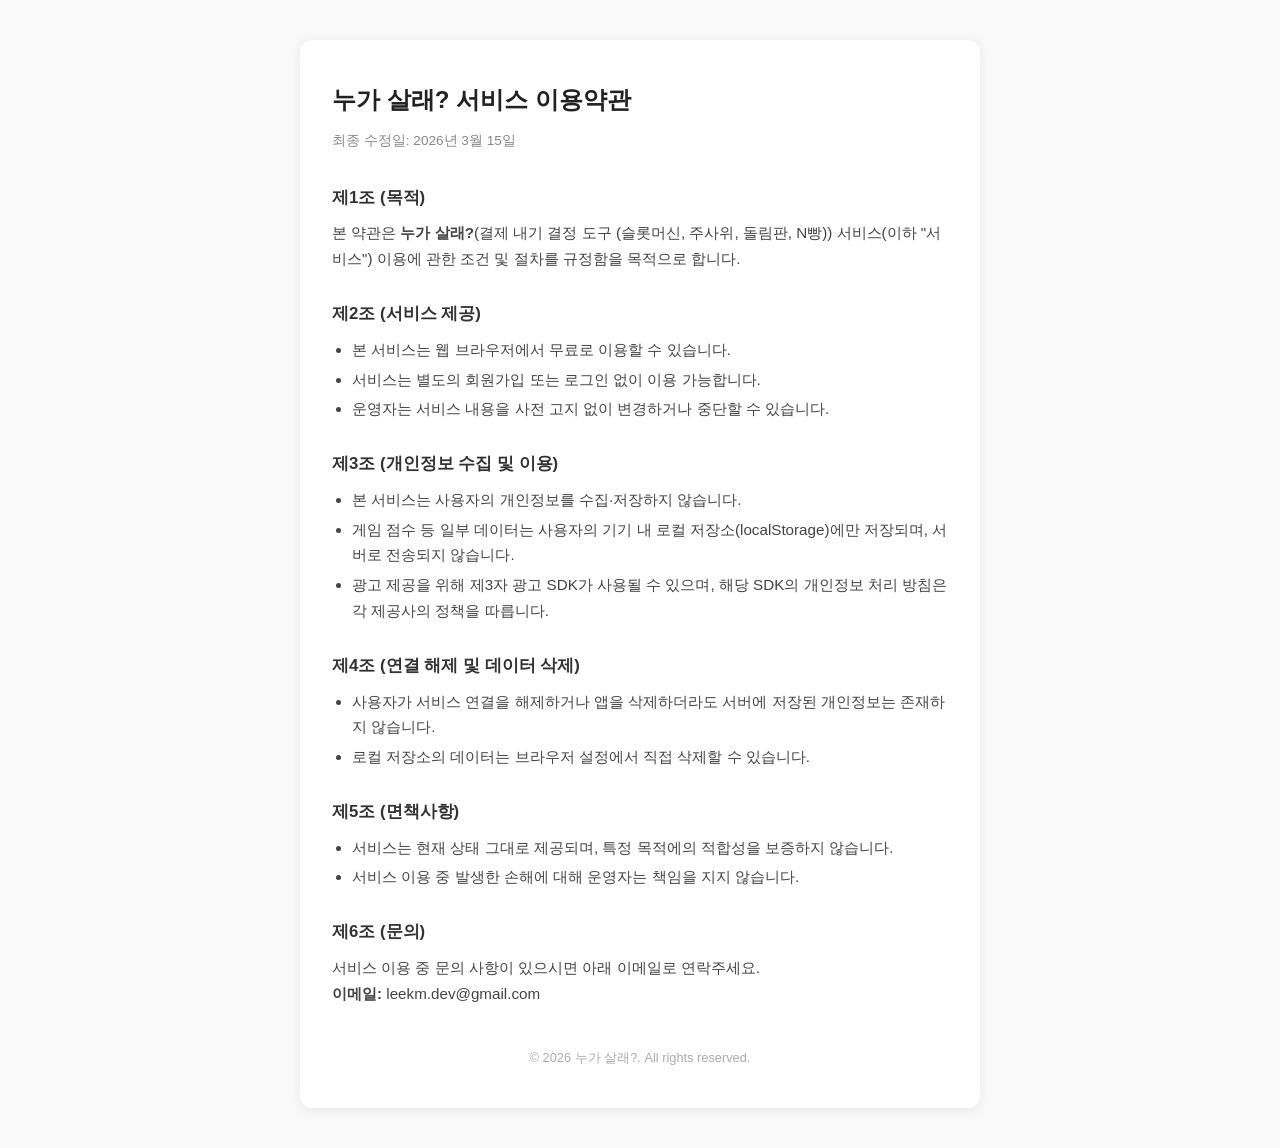
==== terms.html @ 51fbd072 "약관 페이지 추가 (terms.html) Co-Authored-By: Claude Sonnet 4.6 <noreply@anthropic.com>" ====
<!DOCTYPE html>
<html lang="ko">
<head>
  <meta charset="UTF-8">
  <meta name="viewport" content="width=device-width, initial-scale=1.0">
  <title>누가 살래? 서비스 이용약관</title>
  <style>
    * { box-sizing: border-box; margin: 0; padding: 0; }
    body { font-family: -apple-system, BlinkMacSystemFont, 'Segoe UI', sans-serif;
            background: #f9f9f9; color: #222; line-height: 1.7; padding: 40px 20px; }
    .wrap { max-width: 680px; margin: 0 auto; background: #fff;
             border-radius: 12px; padding: 40px 32px; box-shadow: 0 2px 12px rgba(0,0,0,.08); }
    h1 { font-size: 1.5rem; margin-bottom: 8px; }
    .meta { color: #888; font-size: .85rem; margin-bottom: 32px; }
    h2 { font-size: 1.05rem; margin: 28px 0 8px; color: #333; }
    p, li { font-size: .95rem; color: #444; }
    ul { padding-left: 20px; }
    li { margin-bottom: 4px; }
    footer { margin-top: 40px; font-size: .8rem; color: #aaa; text-align: center; }
  </style>
</head>
<body>
<div class="wrap">
  <h1>누가 살래? 서비스 이용약관</h1>
  <p class="meta">최종 수정일: 2026년 3월 15일</p>

  <h2>제1조 (목적)</h2>
  <p>본 약관은 <strong>누가 살래?</strong>(결제 내기 결정 도구 (슬롯머신, 주사위, 돌림판, N빵)) 서비스(이하 "서비스") 이용에 관한 조건 및 절차를 규정함을 목적으로 합니다.</p>

  <h2>제2조 (서비스 제공)</h2>
  <ul>
    <li>본 서비스는 웹 브라우저에서 무료로 이용할 수 있습니다.</li>
    <li>서비스는 별도의 회원가입 또는 로그인 없이 이용 가능합니다.</li>
    <li>운영자는 서비스 내용을 사전 고지 없이 변경하거나 중단할 수 있습니다.</li>
  </ul>

  <h2>제3조 (개인정보 수집 및 이용)</h2>
  <ul>
    <li>본 서비스는 사용자의 개인정보를 수집·저장하지 않습니다.</li>
    <li>게임 점수 등 일부 데이터는 사용자의 기기 내 로컬 저장소(localStorage)에만 저장되며, 서버로 전송되지 않습니다.</li>
    <li>광고 제공을 위해 제3자 광고 SDK가 사용될 수 있으며, 해당 SDK의 개인정보 처리 방침은 각 제공사의 정책을 따릅니다.</li>
  </ul>

  <h2>제4조 (연결 해제 및 데이터 삭제)</h2>
  <ul>
    <li>사용자가 서비스 연결을 해제하거나 앱을 삭제하더라도 서버에 저장된 개인정보는 존재하지 않습니다.</li>
    <li>로컬 저장소의 데이터는 브라우저 설정에서 직접 삭제할 수 있습니다.</li>
  </ul>

  <h2>제5조 (면책사항)</h2>
  <ul>
    <li>서비스는 현재 상태 그대로 제공되며, 특정 목적에의 적합성을 보증하지 않습니다.</li>
    <li>서비스 이용 중 발생한 손해에 대해 운영자는 책임을 지지 않습니다.</li>
  </ul>

  <h2>제6조 (문의)</h2>
  <p>서비스 이용 중 문의 사항이 있으시면 아래 이메일로 연락주세요.<br>
  <strong>이메일:</strong> leekm.dev@gmail.com</p>

  <footer>© 2026 누가 살래?. All rights reserved.</footer>
</div>
</body>
</html>
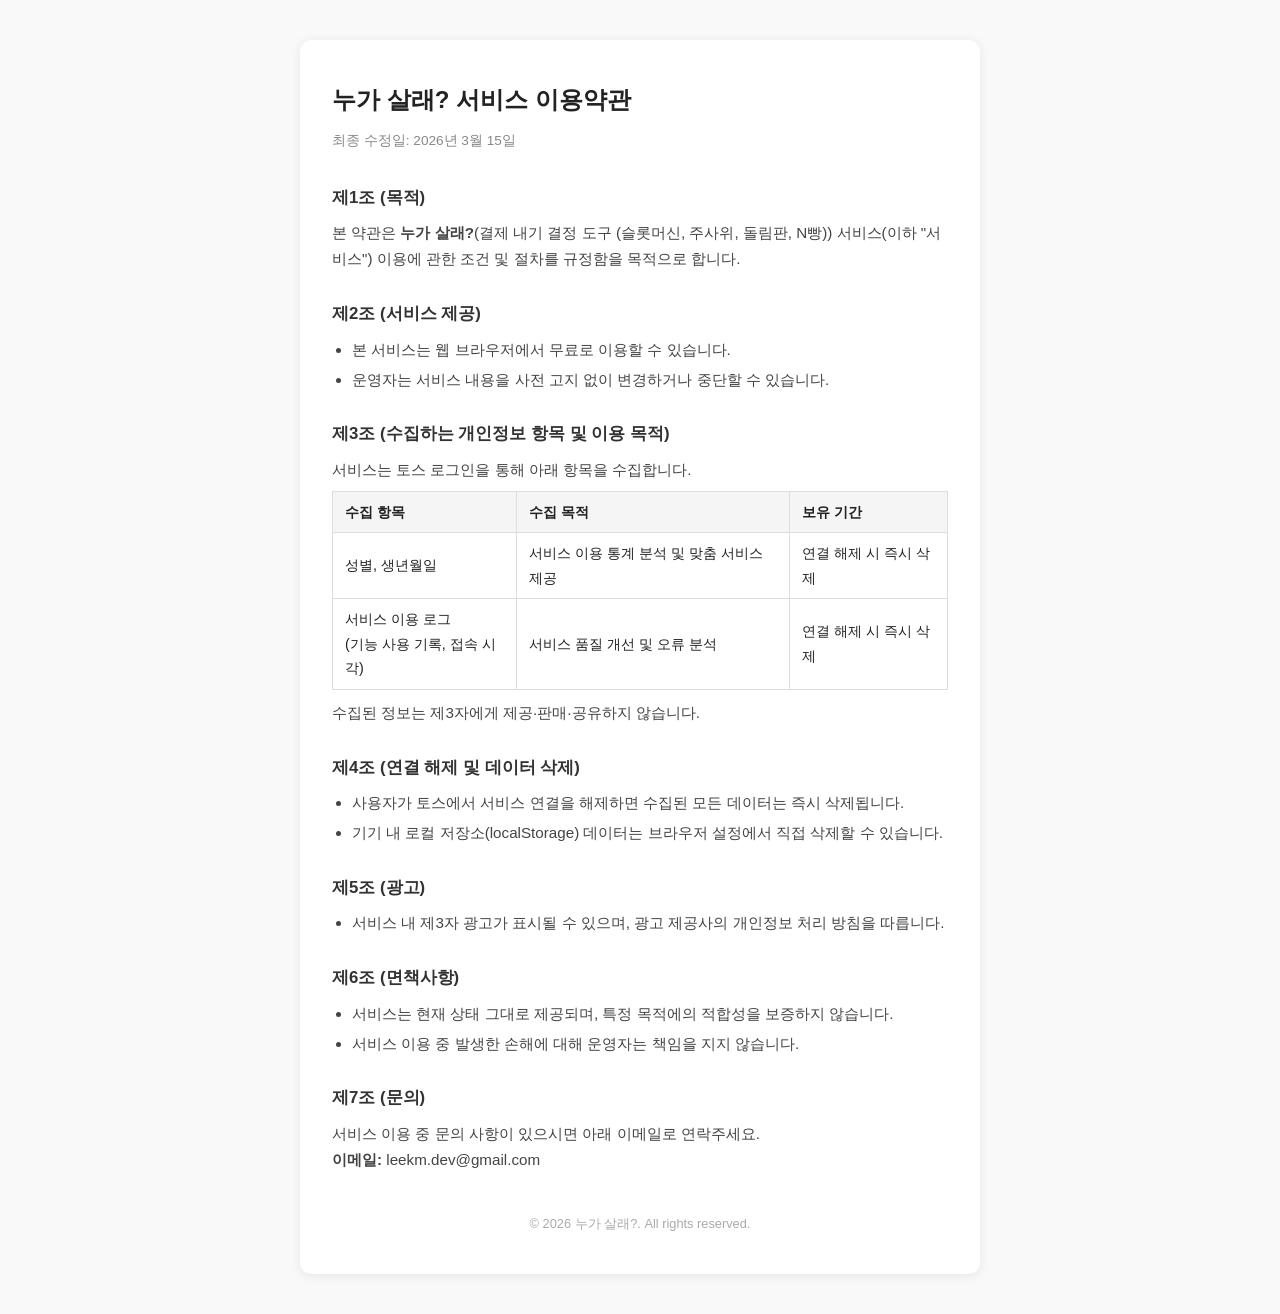
==== commit 2fc607eb: "약관 업데이트: 개인정보 수집 항목 추가 (성별, 생년월일, 이용 로그) Co-Authored-By: Claude Sonnet 4.6 <noreply@anthropic.com>" ====
--- a/terms.html
+++ b/terms.html
@@ -16,6 +16,9 @@
     p, li { font-size: .95rem; color: #444; }
     ul { padding-left: 20px; }
     li { margin-bottom: 4px; }
+    table { width: 100%; border-collapse: collapse; margin-top: 8px; font-size: .9rem; }
+    th, td { border: 1px solid #ddd; padding: 8px 12px; text-align: left; }
+    th { background: #f5f5f5; font-weight: 600; }
     footer { margin-top: 40px; font-size: .8rem; color: #aaa; text-align: center; }
   </style>
 </head>
@@ -30,30 +33,36 @@
   <h2>제2조 (서비스 제공)</h2>
   <ul>
     <li>본 서비스는 웹 브라우저에서 무료로 이용할 수 있습니다.</li>
-    <li>서비스는 별도의 회원가입 또는 로그인 없이 이용 가능합니다.</li>
     <li>운영자는 서비스 내용을 사전 고지 없이 변경하거나 중단할 수 있습니다.</li>
   </ul>
 
-  <h2>제3조 (개인정보 수집 및 이용)</h2>
-  <ul>
-    <li>본 서비스는 사용자의 개인정보를 수집·저장하지 않습니다.</li>
-    <li>게임 점수 등 일부 데이터는 사용자의 기기 내 로컬 저장소(localStorage)에만 저장되며, 서버로 전송되지 않습니다.</li>
-    <li>광고 제공을 위해 제3자 광고 SDK가 사용될 수 있으며, 해당 SDK의 개인정보 처리 방침은 각 제공사의 정책을 따릅니다.</li>
-  </ul>
+  <h2>제3조 (수집하는 개인정보 항목 및 이용 목적)</h2>
+  <p>서비스는 토스 로그인을 통해 아래 항목을 수집합니다.</p>
+  <table>
+    <tr><th>수집 항목</th><th>수집 목적</th><th>보유 기간</th></tr>
+    <tr><td>성별, 생년월일</td><td>서비스 이용 통계 분석 및 맞춤 서비스 제공</td><td>연결 해제 시 즉시 삭제</td></tr>
+    <tr><td>서비스 이용 로그<br>(기능 사용 기록, 접속 시각)</td><td>서비스 품질 개선 및 오류 분석</td><td>연결 해제 시 즉시 삭제</td></tr>
+  </table>
+  <p style="margin-top:10px">수집된 정보는 제3자에게 제공·판매·공유하지 않습니다.</p>
 
   <h2>제4조 (연결 해제 및 데이터 삭제)</h2>
   <ul>
-    <li>사용자가 서비스 연결을 해제하거나 앱을 삭제하더라도 서버에 저장된 개인정보는 존재하지 않습니다.</li>
-    <li>로컬 저장소의 데이터는 브라우저 설정에서 직접 삭제할 수 있습니다.</li>
+    <li>사용자가 토스에서 서비스 연결을 해제하면 수집된 모든 데이터는 즉시 삭제됩니다.</li>
+    <li>기기 내 로컬 저장소(localStorage) 데이터는 브라우저 설정에서 직접 삭제할 수 있습니다.</li>
   </ul>
 
-  <h2>제5조 (면책사항)</h2>
+  <h2>제5조 (광고)</h2>
+  <ul>
+    <li>서비스 내 제3자 광고가 표시될 수 있으며, 광고 제공사의 개인정보 처리 방침을 따릅니다.</li>
+  </ul>
+
+  <h2>제6조 (면책사항)</h2>
   <ul>
     <li>서비스는 현재 상태 그대로 제공되며, 특정 목적에의 적합성을 보증하지 않습니다.</li>
     <li>서비스 이용 중 발생한 손해에 대해 운영자는 책임을 지지 않습니다.</li>
   </ul>
 
-  <h2>제6조 (문의)</h2>
+  <h2>제7조 (문의)</h2>
   <p>서비스 이용 중 문의 사항이 있으시면 아래 이메일로 연락주세요.<br>
   <strong>이메일:</strong> leekm.dev@gmail.com</p>
 
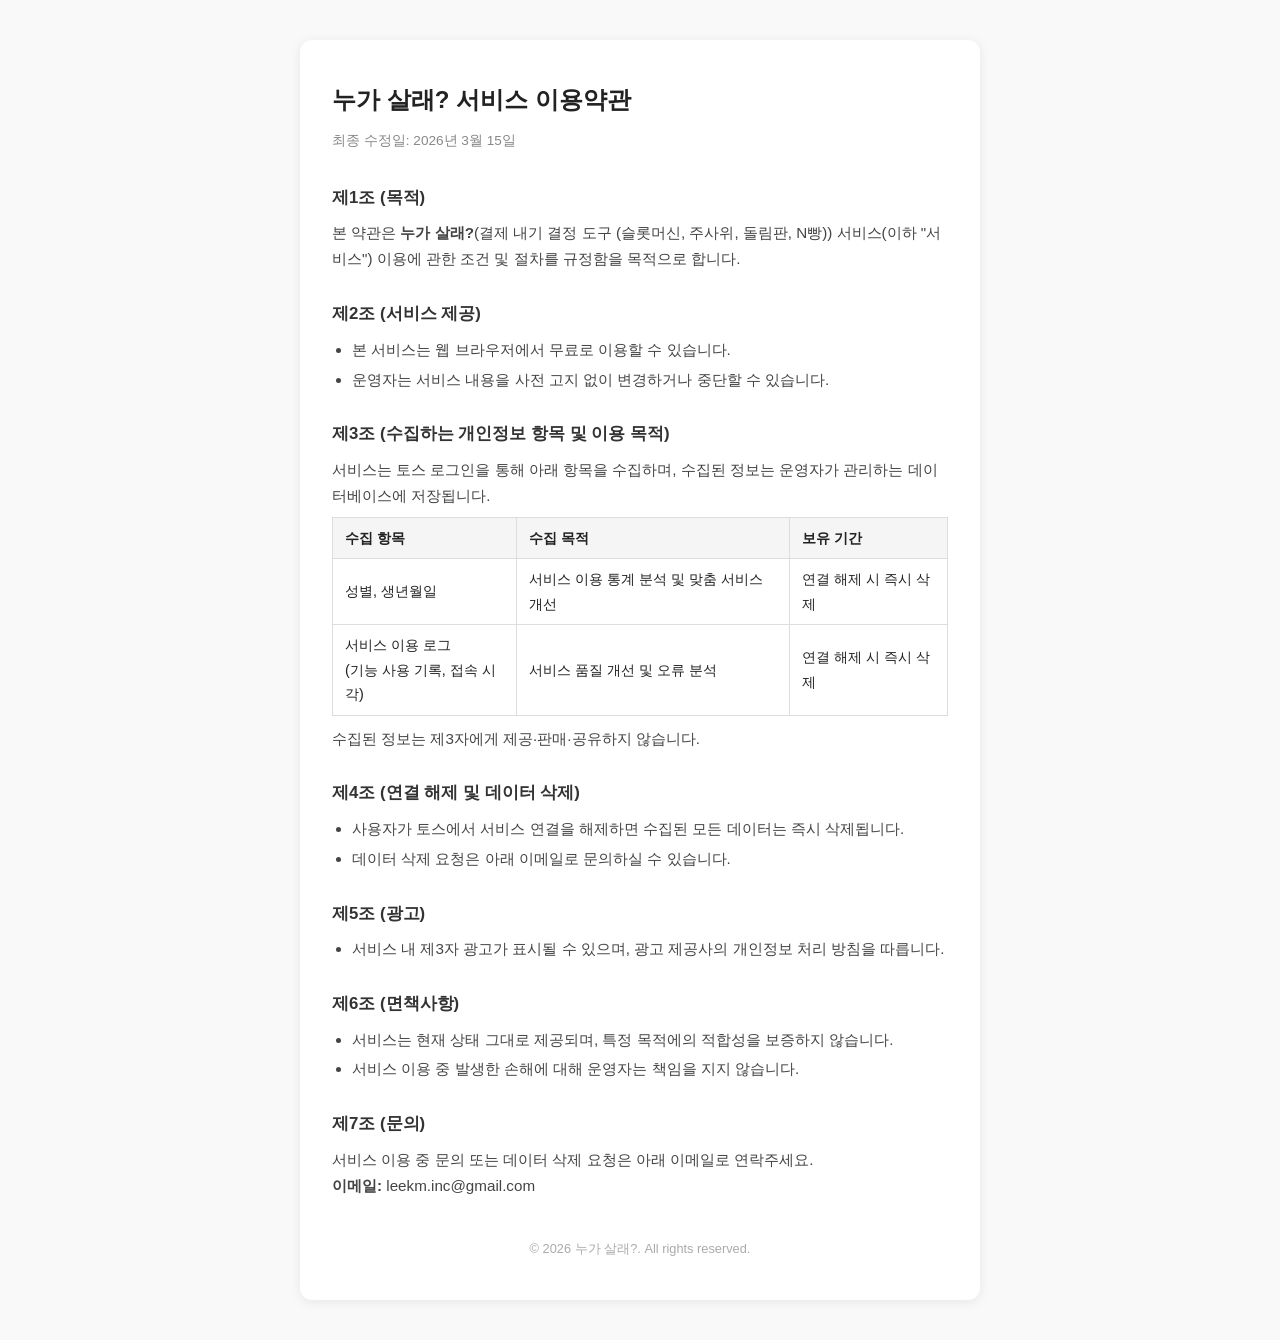
==== commit 88466b56: "약관 수정: 이메일 교정, DB 저장 명시, localStorage 문구 제거 Co-Authored-By: Claude Sonnet 4.6 <noreply@anthropic.com" ====
--- a/terms.html
+++ b/terms.html
@@ -37,10 +37,10 @@
   </ul>
 
   <h2>제3조 (수집하는 개인정보 항목 및 이용 목적)</h2>
-  <p>서비스는 토스 로그인을 통해 아래 항목을 수집합니다.</p>
+  <p>서비스는 토스 로그인을 통해 아래 항목을 수집하며, 수집된 정보는 운영자가 관리하는 데이터베이스에 저장됩니다.</p>
   <table>
     <tr><th>수집 항목</th><th>수집 목적</th><th>보유 기간</th></tr>
-    <tr><td>성별, 생년월일</td><td>서비스 이용 통계 분석 및 맞춤 서비스 제공</td><td>연결 해제 시 즉시 삭제</td></tr>
+    <tr><td>성별, 생년월일</td><td>서비스 이용 통계 분석 및 맞춤 서비스 개선</td><td>연결 해제 시 즉시 삭제</td></tr>
     <tr><td>서비스 이용 로그<br>(기능 사용 기록, 접속 시각)</td><td>서비스 품질 개선 및 오류 분석</td><td>연결 해제 시 즉시 삭제</td></tr>
   </table>
   <p style="margin-top:10px">수집된 정보는 제3자에게 제공·판매·공유하지 않습니다.</p>
@@ -48,7 +48,7 @@
   <h2>제4조 (연결 해제 및 데이터 삭제)</h2>
   <ul>
     <li>사용자가 토스에서 서비스 연결을 해제하면 수집된 모든 데이터는 즉시 삭제됩니다.</li>
-    <li>기기 내 로컬 저장소(localStorage) 데이터는 브라우저 설정에서 직접 삭제할 수 있습니다.</li>
+    <li>데이터 삭제 요청은 아래 이메일로 문의하실 수 있습니다.</li>
   </ul>
 
   <h2>제5조 (광고)</h2>
@@ -63,8 +63,8 @@
   </ul>
 
   <h2>제7조 (문의)</h2>
-  <p>서비스 이용 중 문의 사항이 있으시면 아래 이메일로 연락주세요.<br>
-  <strong>이메일:</strong> leekm.dev@gmail.com</p>
+  <p>서비스 이용 중 문의 또는 데이터 삭제 요청은 아래 이메일로 연락주세요.<br>
+  <strong>이메일:</strong> leekm.inc@gmail.com</p>
 
   <footer>© 2026 누가 살래?. All rights reserved.</footer>
 </div>
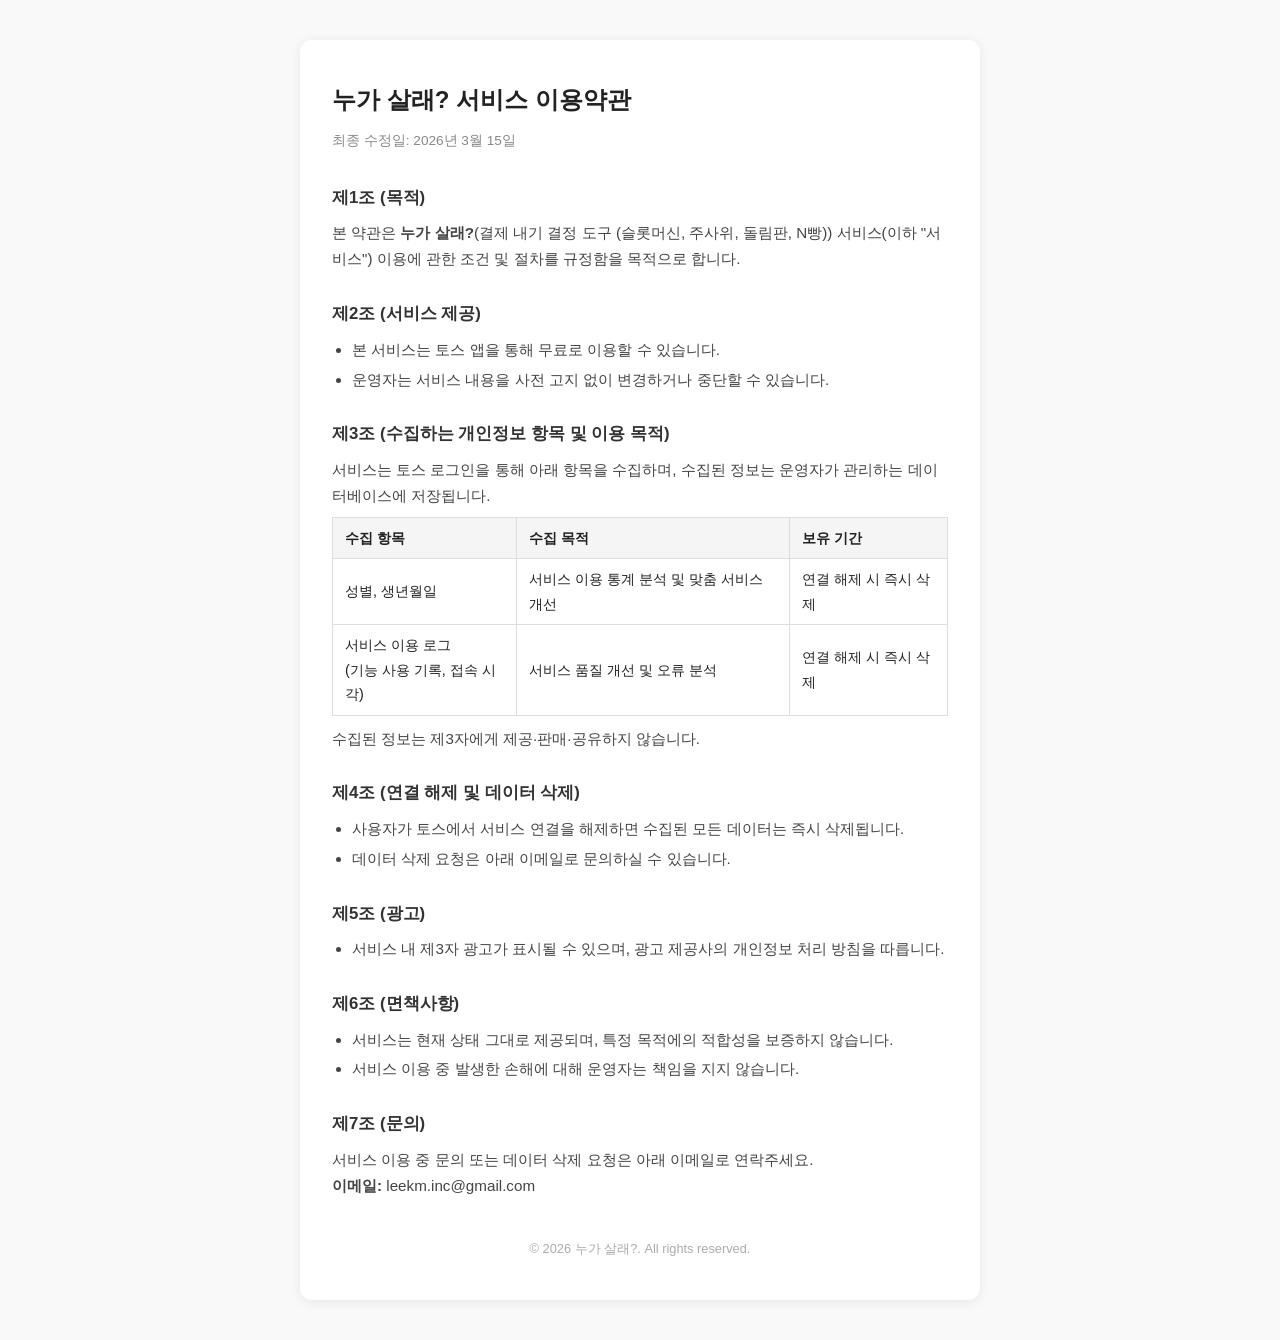
==== commit 2fb7f419: "약관 수정: 웹 브라우저 → 토스 앱 Co-Authored-By: Claude Sonnet 4.6 <noreply@anthropic.com>" ====
--- a/terms.html
+++ b/terms.html
@@ -32,7 +32,7 @@
 
   <h2>제2조 (서비스 제공)</h2>
   <ul>
-    <li>본 서비스는 웹 브라우저에서 무료로 이용할 수 있습니다.</li>
+    <li>본 서비스는 토스 앱을 통해 무료로 이용할 수 있습니다.</li>
     <li>운영자는 서비스 내용을 사전 고지 없이 변경하거나 중단할 수 있습니다.</li>
   </ul>
 
